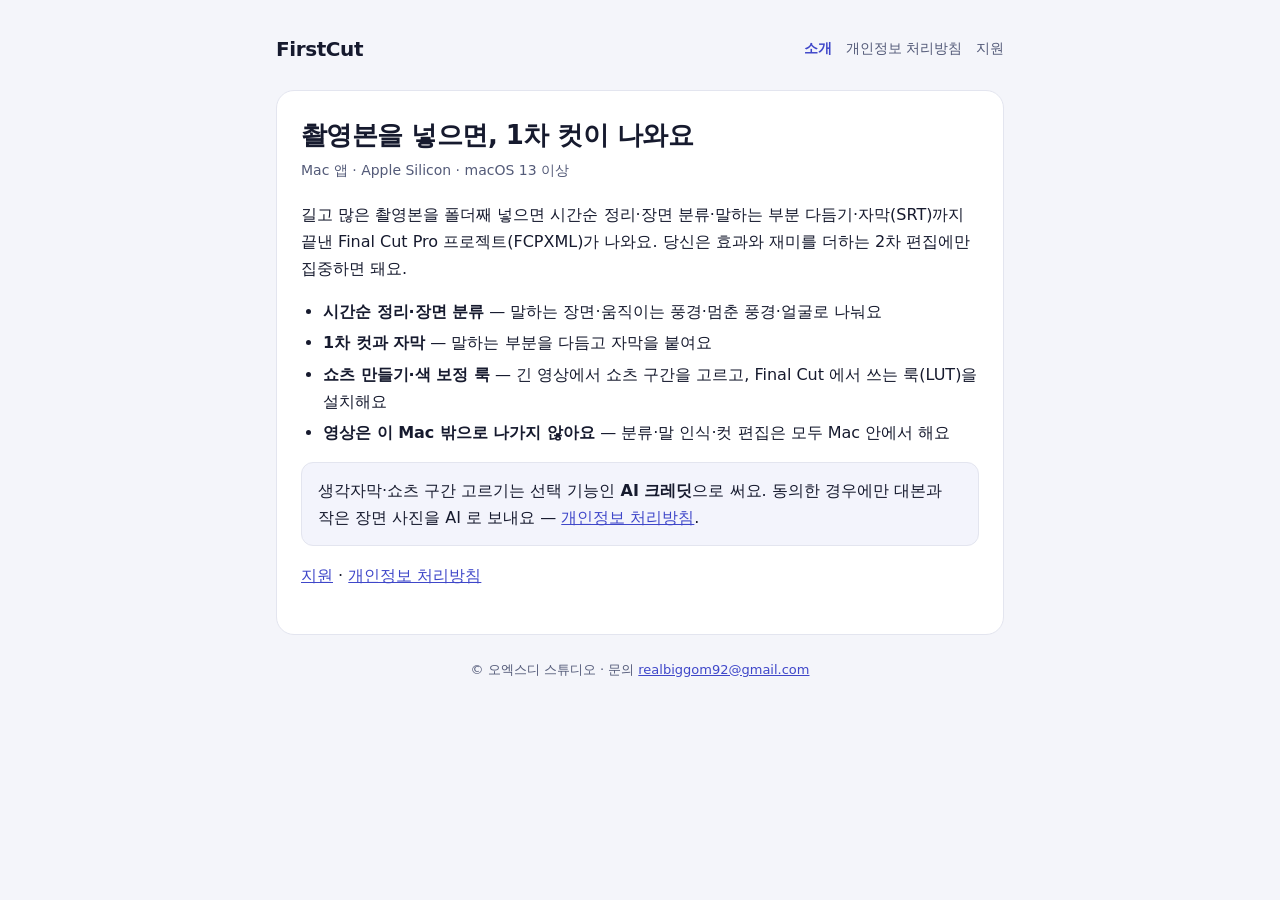
==== index.html @ 33961cef "FirstCut 사이트 — 소개·개인정보 처리방침·지원 Co-Authored-By: Claude Opus 5.5 <noreply@anthropic.com>" ====
<!doctype html>
<html lang="ko">
<head>
<meta charset="utf-8">
<meta name="viewport" content="width=device-width, initial-scale=1">
<title>FirstCut — 촬영본을 넣으면 1차 컷이 나와요</title>
<meta name="description" content="촬영본 폴더를 넣으면 시간순 정리·장면 분류·1차 컷·자막까지 Final Cut 프로젝트로 만들어 주는 Mac 앱">
<link rel="stylesheet" href="style.css">
</head>
<body><div class="wrap">
<header><a class="brand" href="index.html">FirstCut</a>
  <nav><a href="index.html" aria-current="page">소개</a><a href="privacy.html">개인정보 처리방침</a><a href="support.html">지원</a></nav></header>
<main>
<h1>촬영본을 넣으면, 1차 컷이 나와요</h1>
<p class="meta">Mac 앱 · Apple Silicon · macOS 13 이상</p>
<p>길고 많은 촬영본을 폴더째 넣으면 시간순 정리·장면 분류·말하는 부분 다듬기·자막(SRT)까지 끝낸
Final Cut Pro 프로젝트(FCPXML)가 나와요. 당신은 효과와 재미를 더하는 2차 편집에만 집중하면 돼요.</p>
<ul>
  <li><b>시간순 정리·장면 분류</b> — 말하는 장면·움직이는 풍경·멈춘 풍경·얼굴로 나눠요</li>
  <li><b>1차 컷과 자막</b> — 말하는 부분을 다듬고 자막을 붙여요</li>
  <li><b>쇼츠 만들기·색 보정 룩</b> — 긴 영상에서 쇼츠 구간을 고르고, Final Cut 에서 쓰는 룩(LUT)을 설치해요</li>
  <li><b>영상은 이 Mac 밖으로 나가지 않아요</b> — 분류·말 인식·컷 편집은 모두 Mac 안에서 해요</li>
</ul>
<div class="box">생각자막·쇼츠 구간 고르기는 선택 기능인 <b>AI 크레딧</b>으로 써요. 동의한 경우에만 대본과 작은 장면 사진을 AI 로 보내요 —
<a href="privacy.html">개인정보 처리방침</a>.</div>
<p><a href="support.html">지원</a> · <a href="privacy.html">개인정보 처리방침</a></p>
</main>
<footer>© 오엑스디 스튜디오 · 문의 <a href="mailto:realbiggom92@gmail.com">realbiggom92@gmail.com</a></footer>
</div></body>
</html>
---- style.css ----
:root { --bg: #f4f5fa; --card: #ffffff; --ink: #161a2e; --muted: #535a78; --accent: #3f47c9; --line: #e3e5ef; color-scheme: light; }
@media (prefers-color-scheme: dark) { :root { --bg: #0d1020; --card: #161a2e; --ink: #eef0fa; --muted: #a4aac6; --accent: #9ea6ff; --line: #262b45; color-scheme: dark; } }
* { box-sizing: border-box; }
body { margin: 0; background: var(--bg); color: var(--ink); font: 16px/1.7 "Apple SD Gothic Neo", Pretendard, system-ui, -apple-system, sans-serif; }
.wrap { max-width: 760px; margin: 0 auto; padding: 32px 16px 80px; }
header { display: flex; align-items: center; justify-content: space-between; gap: 12px; flex-wrap: wrap; margin-bottom: 24px; }
header a.brand { font-weight: 800; font-size: 20px; color: var(--ink); text-decoration: none; letter-spacing: -0.02em; }
nav { display: flex; gap: 14px; flex-wrap: wrap; font-size: 14px; }
nav a { color: var(--muted); text-decoration: none; } nav a[aria-current] { color: var(--accent); font-weight: 700; }
main { background: var(--card); border: 1px solid var(--line); border-radius: 18px; padding: 28px 24px; }
h1 { font-size: 26px; letter-spacing: -0.02em; margin: 0 0 6px; line-height: 1.3; }
h2 { font-size: 18px; margin: 30px 0 8px; } h3 { font-size: 16px; margin: 20px 0 6px; }
.meta { color: var(--muted); font-size: 14px; margin: 0 0 18px; }
a { color: var(--accent); overflow-wrap: anywhere; }
ul, ol { padding-left: 22px; } li { margin: 4px 0; }
.box { border: 1px solid var(--line); border-radius: 12px; padding: 14px 16px; margin: 14px 0; background: color-mix(in srgb, var(--accent) 6%, transparent); }
.table { overflow-x: auto; margin: 12px 0; }
table { border-collapse: collapse; width: 100%; font-size: 14px; }
th, td { border: 1px solid var(--line); padding: 8px 10px; text-align: left; vertical-align: top; }
th { background: color-mix(in srgb, var(--accent) 6%, transparent); }
footer { color: var(--muted); font-size: 13px; text-align: center; margin-top: 24px; }
code { font-family: ui-monospace, "SF Mono", Menlo, monospace; font-size: 0.9em; overflow-wrap: anywhere; }
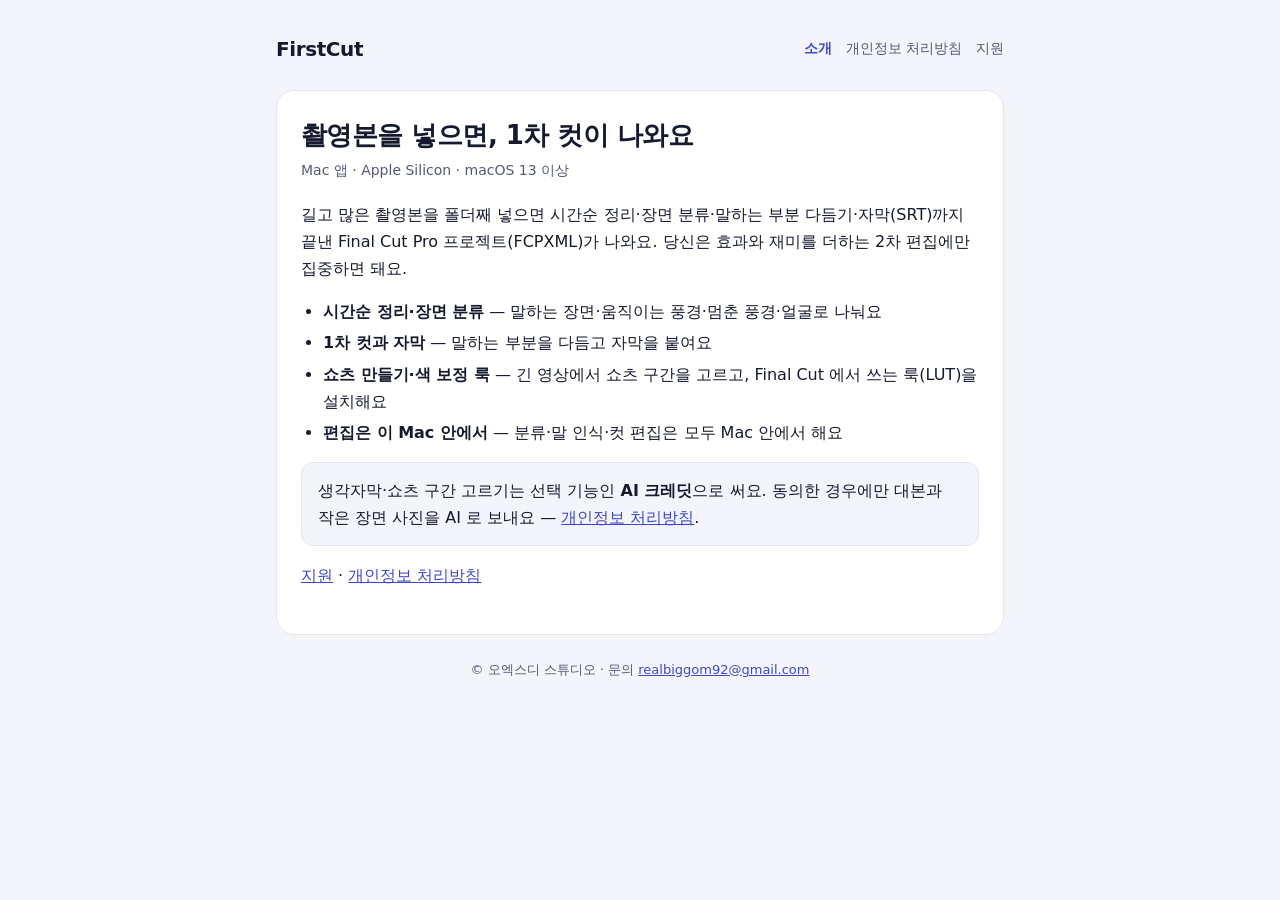
==== commit 94059851: "소개·처리방침: 편집은 이 Mac 안에서 · 앱에서 크레딧 계정 지우기" ====
--- a/index.html
+++ b/index.html
@@ -19,7 +19,7 @@
   <li><b>시간순 정리·장면 분류</b> — 말하는 장면·움직이는 풍경·멈춘 풍경·얼굴로 나눠요</li>
   <li><b>1차 컷과 자막</b> — 말하는 부분을 다듬고 자막을 붙여요</li>
   <li><b>쇼츠 만들기·색 보정 룩</b> — 긴 영상에서 쇼츠 구간을 고르고, Final Cut 에서 쓰는 룩(LUT)을 설치해요</li>
-  <li><b>영상은 이 Mac 밖으로 나가지 않아요</b> — 분류·말 인식·컷 편집은 모두 Mac 안에서 해요</li>
+  <li><b>편집은 이 Mac 안에서</b> — 분류·말 인식·컷 편집은 모두 Mac 안에서 해요</li>
 </ul>
 <div class="box">생각자막·쇼츠 구간 고르기는 선택 기능인 <b>AI 크레딧</b>으로 써요. 동의한 경우에만 대본과 작은 장면 사진을 AI 로 보내요 —
 <a href="privacy.html">개인정보 처리방침</a>.</div>
